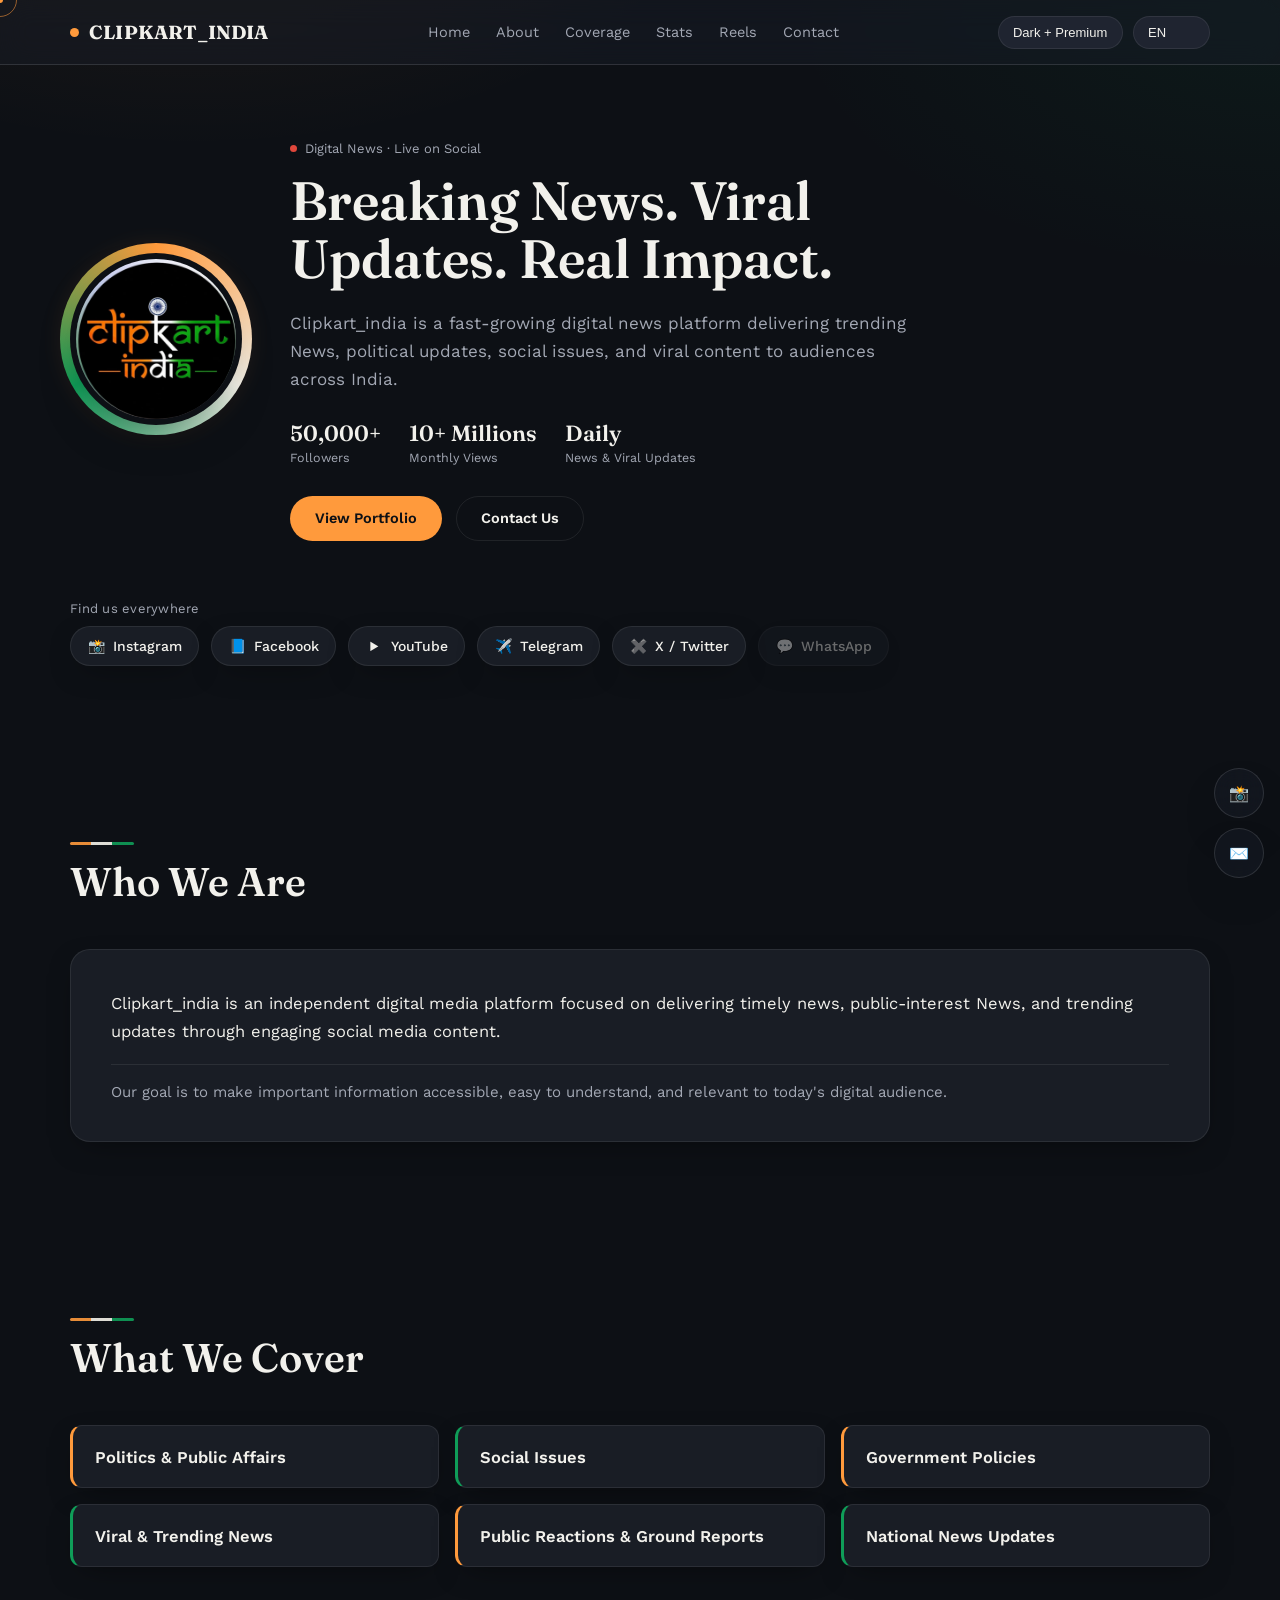
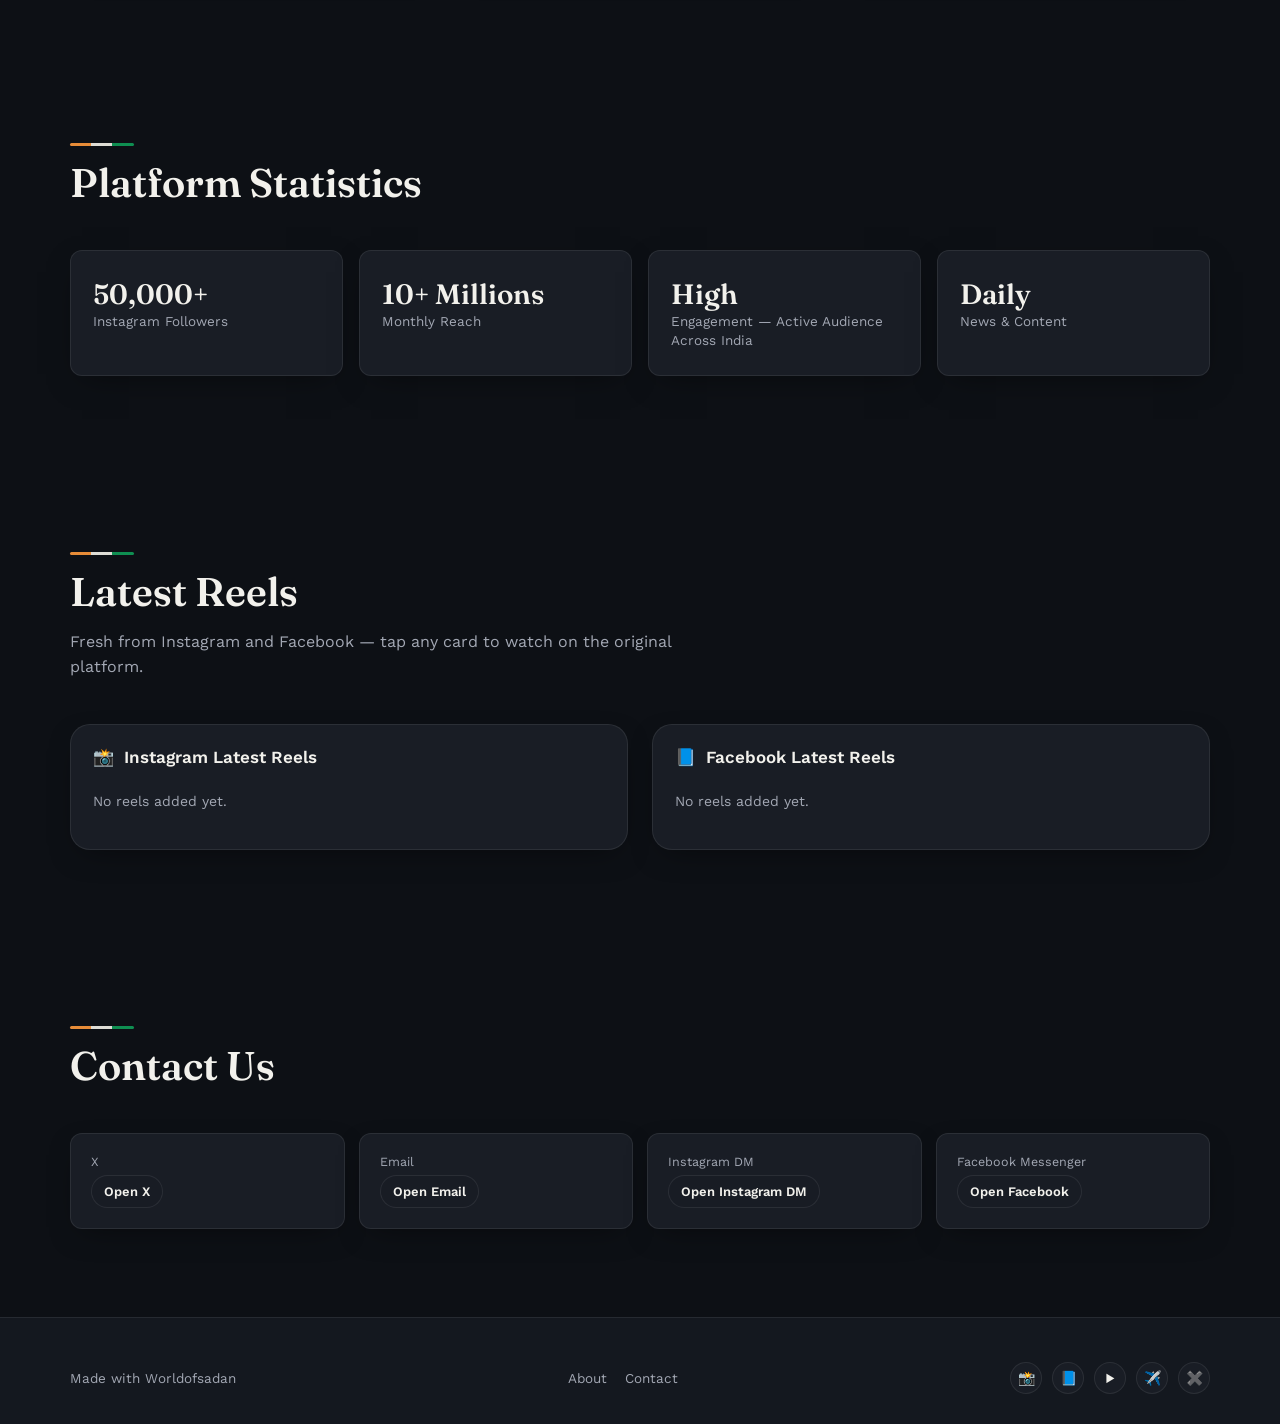
==== index.html @ bcb01ec1 "portfolio" ====
<!doctype html>
<html lang="en" data-theme="dark-premium">
  <head>
    <meta charset="UTF-8" />
    <meta
      name="viewport"
      content="width=device-width, initial-scale=1.0, viewport-fit=cover"
    />
    <title>
      CLIPKART_INDIA — Breaking News. Viral Updates. Real Impact.
    </title>
    <link rel="preconnect" href="https://fonts.googleapis.com" />
    <link
      href="https://fonts.googleapis.com/css2?family=Fraunces:opsz,wght@9..144,300;9..144,500;9..144,600;9..144,700&family=Work+Sans:wght@400;500;600;700&family=Noto+Nastaliq+Urdu:wght@500;600&display=swap"
      rel="stylesheet"
    />

        <link rel="stylesheet" href="style.css" />
  </head>
  <body>
    <!-- ============ CUSTOM CURSOR ============ -->
    <div class="cursor-dot" id="cursorDot"></div>
    <div class="cursor-ring" id="cursorRing"></div>

    <!-- ============================================================ -->
    <!-- PUBLIC SITE -->
    <!-- ============================================================ -->
    <div id="publicRoot">
      <header class="site-nav">
        <div class="wrap nav-row">
          <div class="brand-mini">
            <span class="dot"></span><span>CLIPKART_INDIA</span>
          </div>
          <nav class="nav-links">
            <a href="#home" data-i18n="nav.home">Home</a>
            <a href="#about" data-i18n="nav.about">About</a>
            <a href="#coverage" data-i18n="nav.coverage">Coverage</a>
            <a href="#stats" data-i18n="nav.stats">Stats</a>
            <a href="#reels" data-i18n="nav.reels">Reels</a>
            <a href="#contact" data-i18n="nav.contact">Contact</a>
          </nav>
          <div class="nav-controls">
            <select class="pill-select" id="themeSelect" aria-label="Theme">
              <option value="dark-premium">Dark + Premium</option>
              <option value="dark">Dark</option>
              <option value="light">Light</option>
              <option value="news">News-style</option>
              <option value="glass">Glassmorphism</option>
            </select>
            <select class="pill-select" id="langSelect" aria-label="Language">
              <option value="en">EN</option>
              <option value="hi">हिं</option>
              <option value="hinglish">Hinglish</option>
              <option value="ur">اردو</option>
            </select>
            <button class="hamburger" id="hamburgerBtn" aria-label="Menu">
              <span></span>
            </button>
          </div>
        </div>
        <div class="mobile-menu" id="mobileMenu">
          <a href="#home" data-i18n="nav.home">Home</a>
          <a href="#about" data-i18n="nav.about">About</a>
          <a href="#coverage" data-i18n="nav.coverage">Coverage</a>
          <a href="#stats" data-i18n="nav.stats">Stats</a>
          <a href="#reels" data-i18n="nav.reels">Reels</a>
          <a href="#contact" data-i18n="nav.contact">Contact</a>
        </div>
      </header>

      <!-- HERO -->
      <section class="hero" id="home">
        <div class="wrap hero-grid reveal">
          <div class="dp-col">
            <div class="dp-wrap">
              <div class="dp-glow"></div>
              <div class="dp-ring"></div>
              <div class="dp-inner" id="dpInner">
                <img
                  src="[data-uri]"
                  alt="CLIPKART_INDIA logo"
                  class="brand-logo-img"
                />
              </div>
            </div>
          </div>
          <div class="hero-copy">
            <div class="kicker">
              <span class="live-dot"></span
              ><span data-i18n="hero.kicker"
                >Digital News · Live on Social</span
              >
            </div>
            <h1 data-i18n="hero.headline">
              Breaking Stories. Viral Updates. Real Impact.
            </h1>
            <p class="desc" data-i18n="hero.desc">
              Clipkart_india is a fast-growing digital news platform delivering
              trending stories, political updates, social issues, and viral
              content to audiences across India.
            </p>
            <div class="stat-row">
              <div class="stat">
                <b data-i18n="hero.stat1">50,000+</b
                ><span data-i18n="hero.stat1label">Followers</span>
              </div>
              <div class="stat">
                <b data-i18n="hero.stat2">10+ Millions</b
                ><span data-i18n="hero.stat2label">Monthly Views</span>
              </div>
              <div class="stat">
                <b data-i18n="hero.stat3">Daily</b
                ><span data-i18n="hero.stat3label">News & Viral Updates</span>
              </div>
            </div>
            <div class="cta-row">
              <a
                class="btn btn-primary"
                id="ctaPortfolio"
                href="#reels"
                data-i18n="hero.ctaPortfolio"
                >View Portfolio</a
              >
              <a
                class="btn btn-ghost"
                id="ctaContact"
                href="#contact"
                data-i18n="hero.ctaContact"
                >Contact Us</a
              >
            </div>
          </div>
        </div>
      </section>

      <!-- SOCIAL QUICK LINKS -->
      <section id="socialQuick" style="padding-top: 0">
        <div class="wrap reveal">
          <div class="eyebrow" data-i18n="social.eyebrow">
            Find us everywhere
          </div>
          <div class="social-strip" id="socialStrip"></div>
        </div>
      </section>

      <!-- ABOUT -->
      <section id="about">
        <div class="wrap reveal">
          <div class="section-head">
            <div class="tricolor-rule"></div>
            <h2 data-i18n="about.title">Who We Are</h2>
          </div>
          <div class="about-box">
            <p
              data-i18n="about.desc"
              style="font-size: 16.5px; line-height: 1.7"
            >
              Clipkart_india is an independent digital media platform focused on
              delivering timely news, public-interest stories, and trending
              updates through engaging social media content.
            </p>
            <p class="goal" data-i18n="about.goal">
              Our goal is to make important information accessible, easy to
              understand, and relevant to today's digital audience.
            </p>
          </div>
        </div>
      </section>

      <!-- WHAT WE COVER -->
      <section id="coverage">
        <div class="wrap reveal">
          <div class="section-head">
            <div class="tricolor-rule"></div>
            <h2 data-i18n="coverage.title">What We Cover</h2>
          </div>
          <div class="coverage-grid" id="coverageGrid"></div>
        </div>
      </section>

      <!-- STATS -->
      <section id="stats">
        <div class="wrap reveal">
          <div class="section-head">
            <div class="tricolor-rule"></div>
            <h2 data-i18n="stats.title">Platform Statistics</h2>
          </div>
          <div class="stats-grid" id="statsGrid"></div>
        </div>
      </section>

      <!-- REELS -->
      <section id="reels">
        <div class="wrap reveal">
          <div class="section-head">
            <div class="tricolor-rule"></div>
            <h2 data-i18n="reels.title"></h2>
            <p data-i18n="reels.sub">
              Fresh from Instagram and Facebook — tap any card to watch on the
              original platform.
            </p>
          </div>
          <div class="reels-cols">
            <div class="reel-panel">
              <h3>
                📸
                <span data-i18n="reels.instagram">Instagram Latest Reels</span>
              </h3>
              <div class="reel-track" id="igTrack"></div>
            </div>
            <div class="reel-panel">
              <h3>
                📘 <span data-i18n="reels.facebook">Facebook Latest Reels</span>
              </h3>
              <div class="reel-track" id="fbTrack"></div>
            </div>
          </div>
        </div>
      </section>

      <!-- CONTACT -->
      <section id="contact">
        <div class="wrap reveal">
          <div class="section-head">
            <div class="tricolor-rule"></div>
            <h2 data-i18n="contact.title">Contact Us</h2>
          </div>
          <div class="contact-grid" id="contactGrid"></div>
        </div>
      </section>

      <footer>
        <div class="wrap footer-row">
          <div class="footer-credit">Made with Worldofsadan</div>
          <div class="footer-links" id="footerLinks"></div>
          <div class="footer-socials" id="footerSocials"></div>
        </div>
      </footer>

      <div class="floating-dock" id="floatingDock"></div>

    </div>
    <!-- /publicRoot -->

    <!-- ============================================================ -->
    <!-- ADMIN PANEL -->
    <!-- ============================================================ -->
    <div id="adminRoot">
      <!-- LOGIN VIEW -->
      <div id="adminLoginView">
        <div class="admin-topbar">
          <div class="brand-mini">
            <span class="dot"></span><span>CLIPKART_INDIA — Admin</span>
          </div>
          <a href="#/" class="small-btn" id="backToSiteFromLogin"
            >← Back to site</a
          >
        </div>
        <div class="admin-login-box">
          <h3 style="margin-bottom: 6px">Admin sign in</h3>
          <p
            style="
              font-size: 13px;
              color: var(--text-muted);
              margin-bottom: 20px;
            "
          >
            Restricted area. Authorized personnel only.
          </p>
          <div
            id="loginError"
            style="
              display: none;
              color: #e0473b;
              font-size: 13px;
              margin-bottom: 10px;
            "
          ></div>
          <div class="field">
            <label>Email</label
            ><input
              type="email"
              id="loginEmail"
              placeholder="admin@clipkartindia.com"
            />
          </div>
          <div class="field">
            <label>Password</label
            ><input type="password" id="loginPassword" placeholder="••••••••" />
          </div>
          <button
            class="btn btn-primary"
            style="width: 100%; justify-content: center; margin-top: 8px"
            id="loginSubmit"
          >
            Sign In
          </button>
          <button
            class="small-btn"
            style="width: 100%; margin-top: 10px; justify-content: center"
            id="showForgot"
          >
            Forgot password?
          </button>
          <div
            id="forgotBox"
            style="
              display: none;
              margin-top: 14px;
              padding-top: 14px;
              border-top: 1px solid var(--border);
            "
          >
            <div class="field">
              <label>Recovery code</label
              ><input
                type="text"
                id="recoveryCodeInput"
                placeholder="Set during first setup"
              />
            </div>
            <div class="field">
              <label>New password</label
              ><input
                type="password"
                id="newPasswordInput"
                placeholder="New password"
              />
            </div>
            <button
              class="small-btn"
              style="width: 100%; justify-content: center"
              id="resetSubmit"
            >
              Reset password
            </button>
          </div>
          <p class="notice" style="margin-top: 16px">
            Heads up: this is a lightweight, front-end admin gate suitable for a
            small single-admin site. It is not equivalent to a full server-side
            auth system — treat the recovery code like a second password.
          </p>
        </div>
      </div>

      <!-- DASHBOARD VIEW -->
      <div id="adminDashboardView" style="display: none">
        <div class="admin-topbar">
          <div class="brand-mini">
            <span class="dot"></span><span>CLIPKART_INDIA — Admin</span>
          </div>
          <div style="display: flex; gap: 10px">
            <a href="#/" target="_self" class="small-btn" id="previewBtn"
              >👁 Preview Website</a
            >
            <button class="small-btn danger" id="logoutBtn">Log out</button>
          </div>
        </div>
        <div class="admin-shell">
          <div class="tabs" id="adminTabs"></div>

          <div class="tab-pane active" data-pane="hero">
            <div class="admin-card">
              <h3>Hero content</h3>
              <div class="field">
                <label>Headline</label><input id="f_heroHeadline" />
              </div>
              <div class="field">
                <label>Description</label><textarea id="f_heroDesc"></textarea>
              </div>
              <div class="admin-grid">
                <div class="field">
                  <label>Stat 1 value</label><input id="f_stat1" />
                </div>
                <div class="field">
                  <label>Stat 1 label</label><input id="f_stat1l" />
                </div>
                <div class="field">
                  <label>Stat 2 value</label><input id="f_stat2" />
                </div>
                <div class="field">
                  <label>Stat 2 label</label><input id="f_stat2l" />
                </div>
                <div class="field">
                  <label>Stat 3 value</label><input id="f_stat3" />
                </div>
                <div class="field">
                  <label>Stat 3 label</label><input id="f_stat3l" />
                </div>
              </div>
              <div class="admin-grid">
                <div class="field">
                  <label>"View Portfolio" CTA label</label
                  ><input id="f_ctaPortfolioLabel" />
                </div>
                <div class="field">
                  <label>"View Portfolio" destination (URL or #section)</label
                  ><input id="f_ctaPortfolioUrl" />
                </div>
              </div>
              <button class="btn btn-primary" id="saveHero">
                Save changes
              </button>
            </div>
          </div>

          <div class="tab-pane" data-pane="about">
            <div class="admin-card">
              <h3>About Us</h3>
              <div class="field">
                <label>Title</label><input id="f_aboutTitle" />
              </div>
              <div class="field">
                <label>Description</label><textarea id="f_aboutDesc"></textarea>
              </div>
              <div class="field">
                <label>Goal</label><textarea id="f_aboutGoal"></textarea>
              </div>
              <button class="btn btn-primary" id="saveAbout">
                Save changes
              </button>
            </div>
          </div>

          <div class="tab-pane" data-pane="coverage">
            <div class="admin-card">
              <h3>What We Cover</h3>
              <div id="coverageAdminList"></div>
              <div class="admin-grid" style="margin-top: 10px">
                <input
                  class="field"
                  style="
                    padding: 10px 12px;
                    background: var(--surface-2);
                    border: 1px solid var(--border);
                    border-radius: 8px;
                  "
                  id="newCoverageInput"
                  placeholder="New category name"
                />
                <button class="small-btn" id="addCoverageBtn">
                  + Add category
                </button>
              </div>
            </div>
          </div>

          <div class="tab-pane" data-pane="stats">
            <div class="admin-card">
              <h3>Platform Statistics</h3>
              <div id="statsAdminList"></div>
              <button
                class="btn btn-primary"
                id="saveStats"
                style="margin-top: 12px"
              >
                Save changes
              </button>
            </div>
          </div>

          <div class="tab-pane" data-pane="social">
            <div class="admin-card">
              <h3>Social platforms</h3>
              <div id="socialAdminList"></div>
              <div class="admin-grid" style="margin-top: 14px">
                <input
                  id="newSocialName"
                  placeholder="Platform name"
                  style="
                    padding: 10px 12px;
                    background: var(--surface-2);
                    border: 1px solid var(--border);
                    border-radius: 8px;
                  "
                />
                <input
                  id="newSocialUrl"
                  placeholder="URL"
                  style="
                    padding: 10px 12px;
                    background: var(--surface-2);
                    border: 1px solid var(--border);
                    border-radius: 8px;
                  "
                />
              </div>
              <button
                class="small-btn"
                id="addSocialBtn"
                style="margin-top: 10px"
              >
                + Add platform
              </button>
            </div>
          </div>

          <div class="tab-pane" data-pane="contact">
            <div class="admin-card">
              <h3>Contact details</h3>
              <div class="admin-grid">
                <div class="field">
                  <label>WhatsApp (number or link)</label
                  ><input id="f_contactWhatsapp" />
                </div>
                <div class="field">
                  <label>Email</label><input id="f_contactEmail" />
                </div>
                <div class="field">
                  <label>Instagram DM link</label><input id="f_contactIgDm" />
                </div>
                <div class="field">
                  <label>Facebook Messenger link</label
                  ><input id="f_contactMessenger" />
                </div>
              </div>
              <button class="btn btn-primary" id="saveContact">
                Save changes
              </button>
            </div>
          </div>

          <div class="tab-pane" data-pane="reels">
            <div class="admin-card">
              <h3>Add a new reel</h3>
              <div class="admin-grid">
                <div class="field">
                  <label>Platform</label>
                  <select id="f_reelPlatform">
                    <option value="instagram">Instagram</option>
                    <option value="facebook">Facebook</option>
                  </select>
                </div>
                <div class="field">
                  <label>Reel URL</label
                  ><input
                    id="f_reelUrl"
                    placeholder="https://www.instagram.com/reel/..."
                  />
                </div>
                <div class="field">
                  <label
                    >Thumbnail URL (optional — paste a direct image link)</label
                  ><input id="f_reelThumb" placeholder="https://..." />
                </div>
                <div class="field">
                  <label>Date</label><input type="date" id="f_reelDate" />
                </div>
              </div>
              <button class="btn btn-primary" id="addReelBtn">Save reel</button>
              <p class="notice" style="margin-top: 12px">
                Instagram/Facebook don't allow a static site to auto-pull reels
                without a server-side app review. Paste the reel link and
                thumbnail here each time you post — it appears instantly on the
                live site, newest first, capped at 5 per platform.
              </p>
            </div>
            <div class="admin-card">
              <h3>Instagram reels</h3>
              <div id="igAdminList"></div>
            </div>
            <div class="admin-card">
              <h3>Facebook reels</h3>
              <div id="fbAdminList"></div>
            </div>
          </div>

          <div class="tab-pane" data-pane="theme">
            <div class="admin-card">
              <h3>Default theme</h3>
              <div class="field">
                <select id="f_defaultTheme">
                  <option value="dark-premium">Dark + Premium</option>
                  <option value="dark">Dark</option>
                  <option value="light">Light</option>
                  <option value="news">News-style</option>
                  <option value="glass">Modern Glassmorphism</option>
                </select>
              </div>
              <button class="btn btn-primary" id="saveTheme">
                Save default
              </button>
            </div>
          </div>

          <div class="tab-pane" data-pane="security">
            <div class="admin-card">
              <h3>Change password</h3>
              <div class="field">
                <label>Current password</label
                ><input type="password" id="f_curPass" />
              </div>
              <div class="field">
                <label>New password</label
                ><input type="password" id="f_newPass" />
              </div>
              <button class="btn btn-primary" id="changePassBtn">
                Update password
              </button>
            </div>
            <div class="admin-card">
              <h3>Recovery code</h3>
              <div class="field">
                <label
                  >Set / update recovery code (used for "Forgot
                  password")</label
                ><input id="f_recoveryCode" />
              </div>
              <button class="small-btn" id="saveRecoveryBtn">
                Save recovery code
              </button>
            </div>
          </div>
        </div>
      </div>
    </div>
    <script src="script.js"></script>
  </body>
</html>
---- style.css ----
*,*::before,*::after{box-sizing:border-box;margin:0;padding:0;}
html{scroll-behavior:smooth;}
img{max-width:100%;display:block;}
a{color:inherit;text-decoration:none;}
button,input{font:inherit;color:inherit;}
ul{list-style:none;}

/* ============ THEME TOKENS ============ */
:root{
  --font-display:'Fraunces', serif;
  --font-body:'Work Sans', sans-serif;
  --font-ur:'Noto Nastaliq Urdu', serif;
  --radius-sm:6px;
  --radius-md:12px;
  --radius-lg:20px;
  --nav-h:64px;
}

/* DARK + PREMIUM (default) */
[data-theme="dark-premium"]{
  --bg:#0d1015;
  --bg-alt:#14181f;
  --surface:#191d25;
  --surface-2:#1f2430;
  --border:rgba(255,255,255,0.08);
  --text:#f2f1ec;
  --text-muted:#a3a8b4;
  --saffron:#ff9a3c;
  --green:#0f9d58;
  --accent:#ff9a3c;
  --accent-ink:#0d1015;
  --shadow:0 20px 50px -20px rgba(0,0,0,0.6);
  --card-shadow:0 10px 30px -12px rgba(0,0,0,0.5);
  --glass-bg:rgba(25,29,37,0.55);
  --glass-border:rgba(255,255,255,0.12);
  --cursor-ring:rgba(255,154,60,0.55);
}
/* DARK (simple) */
[data-theme="dark"]{
  --bg:#000000;
  --bg-alt:#0a0a0a;
  --surface:#121212;
  --surface-2:#181818;
  --border:rgba(255,255,255,0.09);
  --text:#eaeaea;
  --text-muted:#8f8f8f;
  --saffron:#ff9933;
  --green:#138808;
  --accent:#ff9933;
  --accent-ink:#000000;
  --shadow:0 20px 50px -18px rgba(0,0,0,0.7);
  --card-shadow:0 8px 24px -10px rgba(0,0,0,0.6);
  --glass-bg:rgba(18,18,18,0.55);
  --glass-border:rgba(255,255,255,0.1);
  --cursor-ring:rgba(255,153,51,0.5);
}
/* LIGHT */
[data-theme="light"]{
  --bg:#f7f6f2;
  --bg-alt:#ffffff;
  --surface:#ffffff;
  --surface-2:#f0efe9;
  --border:rgba(20,20,20,0.1);
  --text:#15181d;
  --text-muted:#5c6068;
  --saffron:#e07b1a;
  --green:#0d7a3f;
  --accent:#c9601a;
  --accent-ink:#ffffff;
  --shadow:0 20px 45px -22px rgba(20,20,20,0.25);
  --card-shadow:0 10px 26px -14px rgba(20,20,20,0.18);
  --glass-bg:rgba(255,255,255,0.6);
  --glass-border:rgba(20,20,20,0.08);
  --cursor-ring:rgba(201,96,26,0.35);
}
/* NEWS-STYLE (broadsheet) */
[data-theme="news"]{
  --bg:#f4f2ec;
  --bg-alt:#eae7dd;
  --surface:#fbfaf6;
  --surface-2:#efece3;
  --border:#1a1a1a;
  --text:#1a1a1a;
  --text-muted:#54503f;
  --saffron:#b5511a;
  --green:#1f5c34;
  --accent:#b5511a;
  --accent-ink:#fbfaf6;
  --shadow:none;
  --card-shadow:none;
  --glass-bg:rgba(251,250,246,0.75);
  --glass-border:#1a1a1a;
  --cursor-ring:rgba(181,81,26,0.4);
}
/* MODERN GLASSMORPHISM */
[data-theme="glass"]{
  --bg:#0b1220;
  --bg-alt:#101a2e;
  --surface:rgba(255,255,255,0.06);
  --surface-2:rgba(255,255,255,0.1);
  --border:rgba(255,255,255,0.18);
  --text:#f5f7fb;
  --text-muted:#a9b3c7;
  --saffron:#ffb15e;
  --green:#39d98a;
  --accent:#ffb15e;
  --accent-ink:#0b1220;
  --shadow:0 25px 60px -25px rgba(0,0,0,0.7);
  --card-shadow:0 15px 40px -20px rgba(0,0,0,0.6);
  --glass-bg:rgba(255,255,255,0.08);
  --glass-border:rgba(255,255,255,0.22);
  --cursor-ring:rgba(255,177,94,0.55);
}

body{
  background:var(--bg);
  color:var(--text);
  font-family:var(--font-body);
  transition:background .35s ease,color .35s ease;
  overflow-x:hidden;
  min-height:100vh;
}
[data-theme="glass"] body{
  background:
    radial-gradient(1200px 600px at 10% -10%, rgba(255,153,51,0.14), transparent 60%),
    radial-gradient(1000px 500px at 100% 10%, rgba(19,136,8,0.14), transparent 55%),
    var(--bg);
}
[data-theme="dark-premium"] body{
  background:
    radial-gradient(900px 500px at 15% -5%, rgba(255,154,60,0.08), transparent 60%),
    radial-gradient(900px 500px at 100% 0%, rgba(15,157,88,0.07), transparent 55%),
    var(--bg);
}
[dir="rtl"] body{font-family:var(--font-ur);}
h1,h2,h3,.font-display{font-family:var(--font-display);}
[dir="rtl"] h1,[dir="rtl"] h2,[dir="rtl"] h3{font-family:var(--font-ur);}

.tricolor-rule{
  height:3px;width:64px;border-radius:3px;
  background:linear-gradient(90deg,var(--saffron) 0 33%, #f5f3ea 33% 66%, var(--green) 66% 100%);
  opacity:.9;
}
[data-theme="news"] .tricolor-rule,[data-theme="light"] .tricolor-rule{background:linear-gradient(90deg,var(--saffron) 0 33%, #ffffff 33% 66%, var(--green) 66% 100%);box-shadow:0 0 0 1px rgba(0,0,0,0.06);}

.wrap{max-width:1180px;margin:0 auto;padding:0 20px;}
section{padding:88px 0;}
@media (max-width:720px){section{padding:60px 0;}}

.eyebrow{font-size:13px;letter-spacing:.02em;color:var(--text-muted);margin-bottom:10px;}
.section-head{max-width:640px;margin-bottom:44px;}
.section-head h2{font-size:clamp(28px,4vw,40px);font-weight:600;line-height:1.15;margin:14px 0 14px;}
.section-head p{color:var(--text-muted);font-size:16px;line-height:1.6;}

/* ============ NAV ============ */
header.site-nav{
  position:sticky;top:0;z-index:60;
  backdrop-filter:blur(14px) saturate(140%);
  background:var(--glass-bg);
  border-bottom:1px solid var(--glass-border);
}
.nav-row{height:var(--nav-h);display:flex;align-items:center;justify-content:space-between;gap:16px;}
.brand-mini{display:flex;align-items:center;gap:10px;font-weight:700;font-family:var(--font-display);font-size:19px;letter-spacing:.01em;}
.brand-mini .dot{width:9px;height:9px;border-radius:50%;background:var(--accent);}
.nav-links{display:flex;gap:26px;font-size:14.5px;}
.nav-links a{color:var(--text-muted);transition:color .2s;}
.nav-links a:hover{color:var(--text);}
.nav-controls{display:flex;align-items:center;gap:10px;}
.pill-select{
  appearance:none;background:var(--surface-2);border:1px solid var(--border);
  color:var(--text);border-radius:999px;padding:8px 14px;font-size:13px;cursor:pointer;
}
.hamburger{display:none;background:none;border:1px solid var(--border);border-radius:10px;width:40px;height:40px;align-items:center;justify-content:center;cursor:pointer;}
.hamburger span,.hamburger span::before,.hamburger span::after{content:'';display:block;width:18px;height:2px;background:var(--text);position:relative;transition:.2s;}
.hamburger span::before{position:absolute;top:-6px;}
.hamburger span::after{position:absolute;top:6px;}
.mobile-menu{display:none;flex-direction:column;gap:2px;padding:10px 20px 18px;border-top:1px solid var(--glass-border);}
.mobile-menu a{padding:12px 4px;font-size:15px;border-bottom:1px solid var(--border);color:var(--text);}
@media (max-width:860px){
  .nav-links{display:none;}
  .hamburger{display:flex;}
}
body.menu-open .mobile-menu{display:flex;}

/* ============ HERO ============ */
.hero{position:relative;padding:72px 0 60px;}
.hero-grid{display:grid;grid-template-columns:auto 1fr;gap:48px;align-items:center;}
@media (max-width:860px){.hero-grid{grid-template-columns:1fr;text-align:center;}
  .hero-grid .dp-col{order:-1;margin:0 auto;}
}
.dp-wrap{width:172px;height:172px;position:relative;flex-shrink:0;}
.dp-ring{
  position:absolute;inset:-10px;border-radius:50%;
  background:conic-gradient(from 0deg, var(--saffron), #f5f3ea, var(--green), var(--saffron));
  animation:spin 9s linear infinite;
  filter:blur(0.3px);
}
@keyframes spin{to{transform:rotate(360deg);}}
.dp-inner{
  position:absolute;inset:6px;border-radius:50%;overflow:hidden;
  background:var(--surface);display:flex;align-items:center;justify-content:center;
  box-shadow:0 0 0 6px var(--bg), var(--shadow);
}
.dp-inner video,.dp-inner img{width:100%;height:100%;object-fit:cover;}
.brand-logo-img{border-radius:50%;object-fit:cover!important;object-position:center;transform:scale(1.015);}
.dp-glow{position:absolute;inset:-24px;border-radius:50%;background:radial-gradient(circle, var(--cursor-ring), transparent 70%);opacity:.6;filter:blur(6px);animation:pulse 3.4s ease-in-out infinite;}
@keyframes pulse{0%,100%{opacity:.35;transform:scale(1);}50%{opacity:.65;transform:scale(1.06);}}

.hero-copy .kicker{display:inline-flex;align-items:center;gap:8px;font-size:13px;color:var(--text-muted);margin-bottom:16px;}
.hero-copy .kicker .live-dot{width:7px;height:7px;border-radius:50%;background:#e0473b;box-shadow:0 0 0 0 rgba(224,71,59,.6);animation:blip 1.8s infinite;}
@keyframes blip{0%{box-shadow:0 0 0 0 rgba(224,71,59,.5);}70%{box-shadow:0 0 0 8px rgba(224,71,59,0);}100%{box-shadow:0 0 0 0 rgba(224,71,59,0);}}
.hero-copy h1{font-size:clamp(32px,5.4vw,54px);line-height:1.08;font-weight:600;max-width:16ch;}
[dir="rtl"] .hero-copy h1{max-width:none;}
.hero-copy .desc{margin:20px 0 26px;color:var(--text-muted);font-size:17px;line-height:1.65;max-width:56ch;}
@media (max-width:860px){.hero-copy .desc{margin-left:auto;margin-right:auto;}}

.stat-row{display:flex;gap:28px;flex-wrap:wrap;margin-bottom:30px;}
@media (max-width:860px){.stat-row{justify-content:center;}}
.stat-row .stat b{display:block;font-family:var(--font-display);font-size:22px;font-weight:600;}
.stat-row .stat span{font-size:12.5px;color:var(--text-muted);}

.cta-row{display:flex;gap:14px;flex-wrap:wrap;}
@media (max-width:860px){.cta-row{justify-content:center;}}
.btn{
  display:inline-flex;align-items:center;gap:8px;padding:13px 24px;border-radius:999px;
  font-size:14.5px;font-weight:600;cursor:pointer;border:1px solid transparent;transition:transform .15s ease, opacity .15s ease;
}
.btn:active{transform:scale(.97);}
.btn-primary{background:var(--accent);color:var(--accent-ink);}
.btn-primary:hover{opacity:.9;}
.btn-ghost{background:transparent;border-color:var(--border);color:var(--text);}
.btn-ghost:hover{background:var(--surface-2);}

/* ============ SOCIAL QUICK LINKS ============ */
.social-strip{display:flex;flex-wrap:wrap;gap:12px;}
.social-chip{
  display:flex;align-items:center;gap:8px;padding:10px 16px;border-radius:999px;
  background:var(--surface);border:1px solid var(--border);font-size:14px;font-weight:500;
  box-shadow:var(--card-shadow);transition:transform .15s ease,border-color .15s ease;
}
.social-chip:hover{transform:translateY(-2px);border-color:var(--accent);}
.social-chip .ic{width:18px;height:18px;display:flex;align-items:center;justify-content:center;}
.social-chip.disabled{opacity:.4;pointer-events:none;}

/* ============ CARDS: ABOUT / COVERAGE ============ */
.about-box{
  background:var(--surface);border:1px solid var(--border);border-radius:var(--radius-lg);
  padding:40px;box-shadow:var(--card-shadow);
}
[data-theme="news"] .about-box{border-radius:2px;box-shadow:none;}
.about-box .goal{margin-top:18px;padding-top:18px;border-top:1px solid var(--border);font-size:15px;color:var(--text-muted);}

.coverage-grid{display:grid;grid-template-columns:repeat(3,1fr);gap:16px;}
@media (max-width:900px){.coverage-grid{grid-template-columns:repeat(2,1fr);}}
@media (max-width:560px){.coverage-grid{grid-template-columns:1fr;}}
.cov-card{
  position:relative;background:var(--surface);border:1px solid var(--border);border-radius:var(--radius-md);
  padding:22px 20px 20px 22px;box-shadow:var(--card-shadow);transition:border-color .2s ease, transform .2s ease;
  border-left:3px solid var(--saffron);
}
.cov-card:nth-child(2n){border-left-color:var(--green);}
.cov-card:hover{transform:translateY(-3px);border-color:var(--accent);}
[data-theme="news"] .cov-card{border-radius:2px;box-shadow:none;}
.cov-card h3{font-size:16.5px;font-weight:600;font-family:var(--font-body);}

/* ============ STATS ============ */
.stats-grid{display:grid;grid-template-columns:repeat(4,1fr);gap:16px;}
@media (max-width:900px){.stats-grid{grid-template-columns:repeat(2,1fr);}}
.stat-card{
  background:var(--surface);border:1px solid var(--border);border-radius:var(--radius-md);
  padding:26px 22px;box-shadow:var(--card-shadow);
}
[data-theme="news"] .stat-card{border-radius:2px;box-shadow:none;}
.stat-card b{font-family:var(--font-display);font-size:28px;font-weight:600;display:block;}
.stat-card span{color:var(--text-muted);font-size:13.5px;}

/* ============ REELS ============ */
.reels-cols{display:grid;grid-template-columns:1fr 1fr;gap:24px;}
@media (max-width:860px){.reels-cols{grid-template-columns:1fr;}}
.reel-panel{background:var(--surface);border:1px solid var(--border);border-radius:var(--radius-lg);padding:22px;box-shadow:var(--card-shadow);}
[data-theme="news"] .reel-panel{border-radius:2px;box-shadow:none;}
.reel-panel h3{display:flex;align-items:center;gap:10px;font-size:17px;margin-bottom:16px;font-family:var(--font-body);font-weight:600;}
.reel-track{display:flex;gap:12px;overflow-x:auto;padding-bottom:8px;scroll-snap-type:x proximity;}
.reel-track::-webkit-scrollbar{height:6px;}
.reel-track::-webkit-scrollbar-thumb{background:var(--border);border-radius:3px;}
.reel-card{
  flex:0 0 128px;scroll-snap-align:start;border-radius:var(--radius-sm);overflow:hidden;
  background:var(--surface-2);border:1px solid var(--border);cursor:pointer;transition:transform .15s ease;
}
.reel-card:hover{transform:translateY(-3px);}
.reel-thumb{width:128px;height:170px;object-fit:cover;background:var(--surface-2);}
.reel-meta{padding:8px 9px;display:flex;align-items:center;justify-content:space-between;font-size:11px;color:var(--text-muted);}

/* ============ CONTACT ============ */
.contact-grid{display:grid;grid-template-columns:repeat(auto-fit,minmax(200px,1fr));gap:14px;}
.contact-card{
  background:var(--surface);border:1px solid var(--border);border-radius:var(--radius-md);
  padding:20px;text-align:left;box-shadow:var(--card-shadow);transition:transform .15s ease,border-color .2s;
}
[data-theme="news"] .contact-card{border-radius:2px;box-shadow:none;}
.contact-card:hover{transform:translateY(-3px);border-color:var(--accent);}
.contact-card .lbl{font-size:12.5px;color:var(--text-muted);margin-bottom:6px;}
.contact-card .val{font-weight:600;font-size:15px;word-break:break-word;}
.contact-card.placeholder{opacity:.5;}
.contact-action .val{display:inline-flex;align-items:center;justify-content:center;padding:8px 12px;border:1px solid var(--border);border-radius:999px;background:var(--glass-bg);font-size:13px;}
.contact-action:hover .val{border-color:var(--accent);}

/* ============ FLOATING BUTTONS ============ */
.floating-dock{
  position:fixed;right:16px;bottom:22px;z-index:70;display:flex;flex-direction:column;gap:10px;
}
.fab{
  width:50px;height:50px;border-radius:50%;display:flex;align-items:center;justify-content:center;
  background:var(--glass-bg);backdrop-filter:blur(12px) saturate(150%);border:1px solid var(--glass-border);
  box-shadow:var(--shadow);cursor:pointer;transition:transform .18s ease;
}
.fab:hover{transform:scale(1.08);}
@media (max-width:600px){.floating-dock{right:12px;bottom:16px;}.fab{width:46px;height:46px;}}


/* ============ FIXED CAMERA BUTTON ============ */
.camera-launcher{
  position:fixed;left:50%;bottom:max(18px,env(safe-area-inset-bottom));transform:translateX(-50%);
  z-index:95;width:58px;height:58px;border-radius:50%;border:1px solid var(--glass-border);
  background:var(--glass-bg);backdrop-filter:blur(16px) saturate(160%);-webkit-backdrop-filter:blur(16px) saturate(160%);
  box-shadow:var(--shadow);display:flex;align-items:center;justify-content:center;cursor:pointer;
  transition:transform .18s ease, box-shadow .2s ease, background .2s ease;
}
.camera-launcher:hover{transform:translateX(-50%) scale(1.07);}
.camera-launcher:active{transform:translateX(-50%) scale(.96);}
.camera-launcher svg{width:25px;height:25px;fill:none;stroke:var(--text);stroke-width:1.9;stroke-linecap:round;stroke-linejoin:round;}
.camera-modal{position:fixed;inset:0;z-index:120;display:none;align-items:center;justify-content:center;padding:20px;background:rgba(0,0,0,.82);backdrop-filter:blur(12px);}
.camera-modal.open{display:flex;}
.camera-shell{width:min(92vw,520px);background:var(--surface);border:1px solid var(--border);border-radius:24px;overflow:hidden;box-shadow:var(--shadow);}
.camera-head{display:flex;align-items:center;justify-content:space-between;padding:14px 16px;border-bottom:1px solid var(--border);}
.camera-title{font-size:14px;font-weight:600;}
.camera-close{width:38px;height:38px;border-radius:50%;border:1px solid var(--border);background:var(--surface-2);cursor:pointer;font-size:20px;line-height:1;}
.camera-view{position:relative;background:#000;aspect-ratio:3/4;display:flex;align-items:center;justify-content:center;overflow:hidden;}
.camera-view video,.camera-view canvas{width:100%;height:100%;object-fit:cover;display:block;}
.camera-msg{position:absolute;inset:auto 18px 18px;background:rgba(0,0,0,.55);color:#fff;padding:10px 12px;border-radius:12px;font-size:13px;line-height:1.45;text-align:center;}
.camera-actions{display:flex;gap:10px;padding:14px;justify-content:center;}
.camera-action{min-width:120px;padding:11px 16px;border-radius:999px;border:1px solid var(--border);background:var(--surface-2);cursor:pointer;font-weight:600;}
.camera-action.primary{background:var(--accent);color:var(--accent-ink);border-color:transparent;}
@media (max-width:600px){.camera-launcher{width:54px;height:54px;bottom:max(14px,env(safe-area-inset-bottom));}.camera-shell{width:96vw;border-radius:20px;}}

/* ============ FOOTER ============ */
footer{border-top:1px solid var(--border);padding:44px 0 30px;background:var(--bg-alt);}
.footer-row{display:flex;justify-content:space-between;align-items:center;flex-wrap:wrap;gap:16px;}
.footer-links{display:flex;gap:18px;flex-wrap:wrap;font-size:13.5px;color:var(--text-muted);}
.footer-credit{font-size:13.5px;color:var(--text-muted);}
.footer-socials{display:flex;gap:10px;}
.footer-socials .ic{width:32px;height:32px;border-radius:50%;background:var(--surface);border:1px solid var(--border);display:flex;align-items:center;justify-content:center;font-size:14px;}

/* ============ REVEAL ANIMATION ============ */
.reveal{opacity:0;transform:translateY(16px);transition:opacity .6s ease, transform .6s ease;}
.reveal.in{opacity:1;transform:translateY(0);}

/* ============ CUSTOM CURSOR (desktop only) ============ */
.cursor-dot,.cursor-ring{position:fixed;top:0;left:0;pointer-events:none;z-index:9999;border-radius:50%;transform:translate(-50%,-50%);}
.cursor-dot{width:6px;height:6px;background:var(--accent);}
.cursor-ring{width:34px;height:34px;border:1px solid var(--cursor-ring);transition:width .18s,height .18s,border-color .2s,opacity .2s;}
body.cursor-active,body.cursor-active *{cursor:none !important;}
@media (hover:none),(pointer:coarse){.cursor-dot,.cursor-ring{display:none !important;}body{cursor:auto !important;}}

/* ============ ADMIN ============ */
#adminRoot{display:none;min-height:100vh;background:var(--bg);}
#adminRoot.active{display:block;}
#publicRoot.hidden{display:none;}
.admin-shell{max-width:1080px;margin:0 auto;padding:32px 20px 80px;}
.admin-topbar{display:flex;align-items:center;justify-content:space-between;padding:16px 20px;border-bottom:1px solid var(--border);position:sticky;top:0;background:var(--glass-bg);backdrop-filter:blur(12px);z-index:20;}
.admin-card{background:var(--surface);border:1px solid var(--border);border-radius:var(--radius-md);padding:24px;margin-bottom:20px;box-shadow:var(--card-shadow);}
.admin-card h3{font-size:16px;margin-bottom:16px;font-family:var(--font-body);font-weight:600;}
.admin-grid{display:grid;grid-template-columns:1fr 1fr;gap:12px;}
@media (max-width:640px){.admin-grid{grid-template-columns:1fr;}}
.field{display:flex;flex-direction:column;gap:6px;margin-bottom:12px;}
.field label{font-size:12.5px;color:var(--text-muted);}
.field input,.field textarea,.field select{
  background:var(--surface-2);border:1px solid var(--border);border-radius:8px;padding:10px 12px;color:var(--text);width:100%;
}
.field textarea{min-height:70px;resize:vertical;}
.row-item{display:flex;align-items:center;gap:10px;padding:10px 0;border-bottom:1px solid var(--border);}
.row-item:last-child{border-bottom:none;}
.tag-toggle{width:38px;height:22px;border-radius:999px;background:var(--surface-2);border:1px solid var(--border);position:relative;cursor:pointer;flex-shrink:0;}
.tag-toggle .knob{position:absolute;top:2px;left:2px;width:16px;height:16px;border-radius:50%;background:var(--text-muted);transition:.2s;}
.tag-toggle.on{background:var(--green);}
.tag-toggle.on .knob{left:18px;background:#fff;}
.admin-login-box{max-width:380px;margin:120px auto;padding:32px;background:var(--surface);border:1px solid var(--border);border-radius:var(--radius-lg);box-shadow:var(--shadow);}
.tabs{display:flex;gap:8px;flex-wrap:wrap;margin-bottom:24px;}
.tab-btn{padding:8px 16px;border-radius:999px;border:1px solid var(--border);background:var(--surface-2);font-size:13px;cursor:pointer;}
.tab-btn.active{background:var(--accent);color:var(--accent-ink);border-color:var(--accent);}
.tab-pane{display:none;}
.tab-pane.active{display:block;}
.small-btn{padding:8px 14px;border-radius:8px;border:1px solid var(--border);background:var(--surface-2);font-size:13px;cursor:pointer;}
.small-btn.danger{border-color:#c0392b;color:#e0473b;}
.notice{font-size:12.5px;color:var(--text-muted);padding:10px 12px;background:var(--surface-2);border-radius:8px;border:1px solid var(--border);margin-bottom:16px;}

/* ============ MOBILE WIDTH SAFETY ============ */
@media (max-width:600px){
  .wrap{padding-left:16px;padding-right:16px;}
  .nav-row{gap:8px;}
  .brand-mini{min-width:0;flex:1;font-size:14px;gap:7px;white-space:nowrap;}
  .brand-mini span:last-child{overflow:hidden;text-overflow:ellipsis;}
  .nav-controls{gap:5px;flex-shrink:0;}
  .pill-select{padding:7px 7px;font-size:11px;max-width:92px;}
  #langSelect{width:48px;}
  .hamburger{width:38px;height:38px;}
  .hero{padding-top:52px;}
  .hero-copy h1{max-width:none;font-size:clamp(30px,9vw,42px);overflow-wrap:anywhere;}
  .hero-copy .desc{font-size:15px;overflow-wrap:anywhere;}
  .stat-row{gap:18px;}
  .cta-row .btn{width:100%;justify-content:center;}
  .about-box{padding:24px 20px;}
  .section-head p{overflow-wrap:anywhere;}
  .reel-panel{padding:16px;min-width:0;}
  .footer-row{align-items:flex-start;}
  .footer-credit{max-width:100%;overflow-wrap:anywhere;}
  .admin-topbar{gap:10px;padding:12px 16px;}
  .admin-topbar > div:last-child{flex-shrink:0;gap:6px !important;}
  .admin-topbar .small-btn{padding:7px 9px;font-size:11px;}
  .admin-shell{padding-left:16px;padding-right:16px;}
  .admin-card{padding:18px 16px;}
  .row-item{min-width:0;align-items:flex-start;flex-wrap:wrap;}
  .row-item input{min-width:0;flex:1 1 180px !important;}
  .row-item > span{min-width:0;max-width:100%;overflow-wrap:anywhere;}
  .tabs{gap:6px;}
  .tab-btn{padding:7px 11px;font-size:12px;}
}
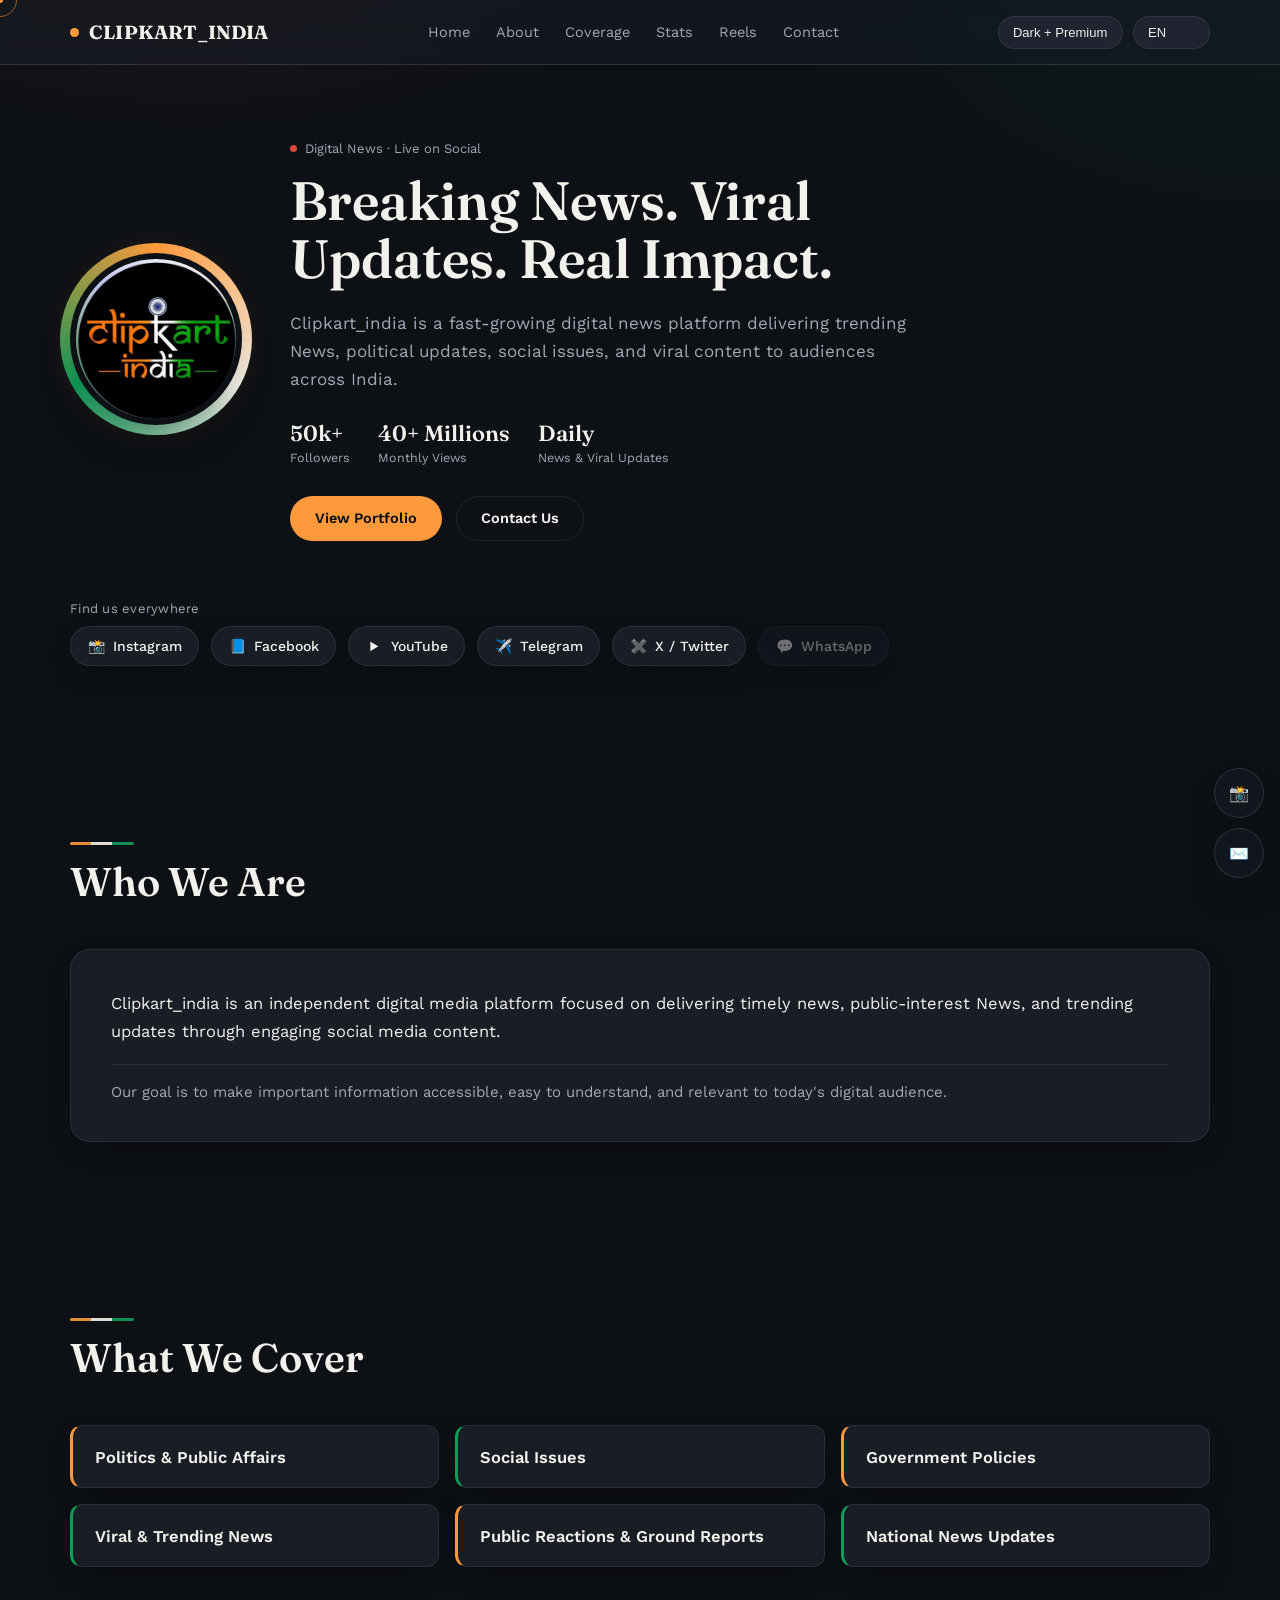
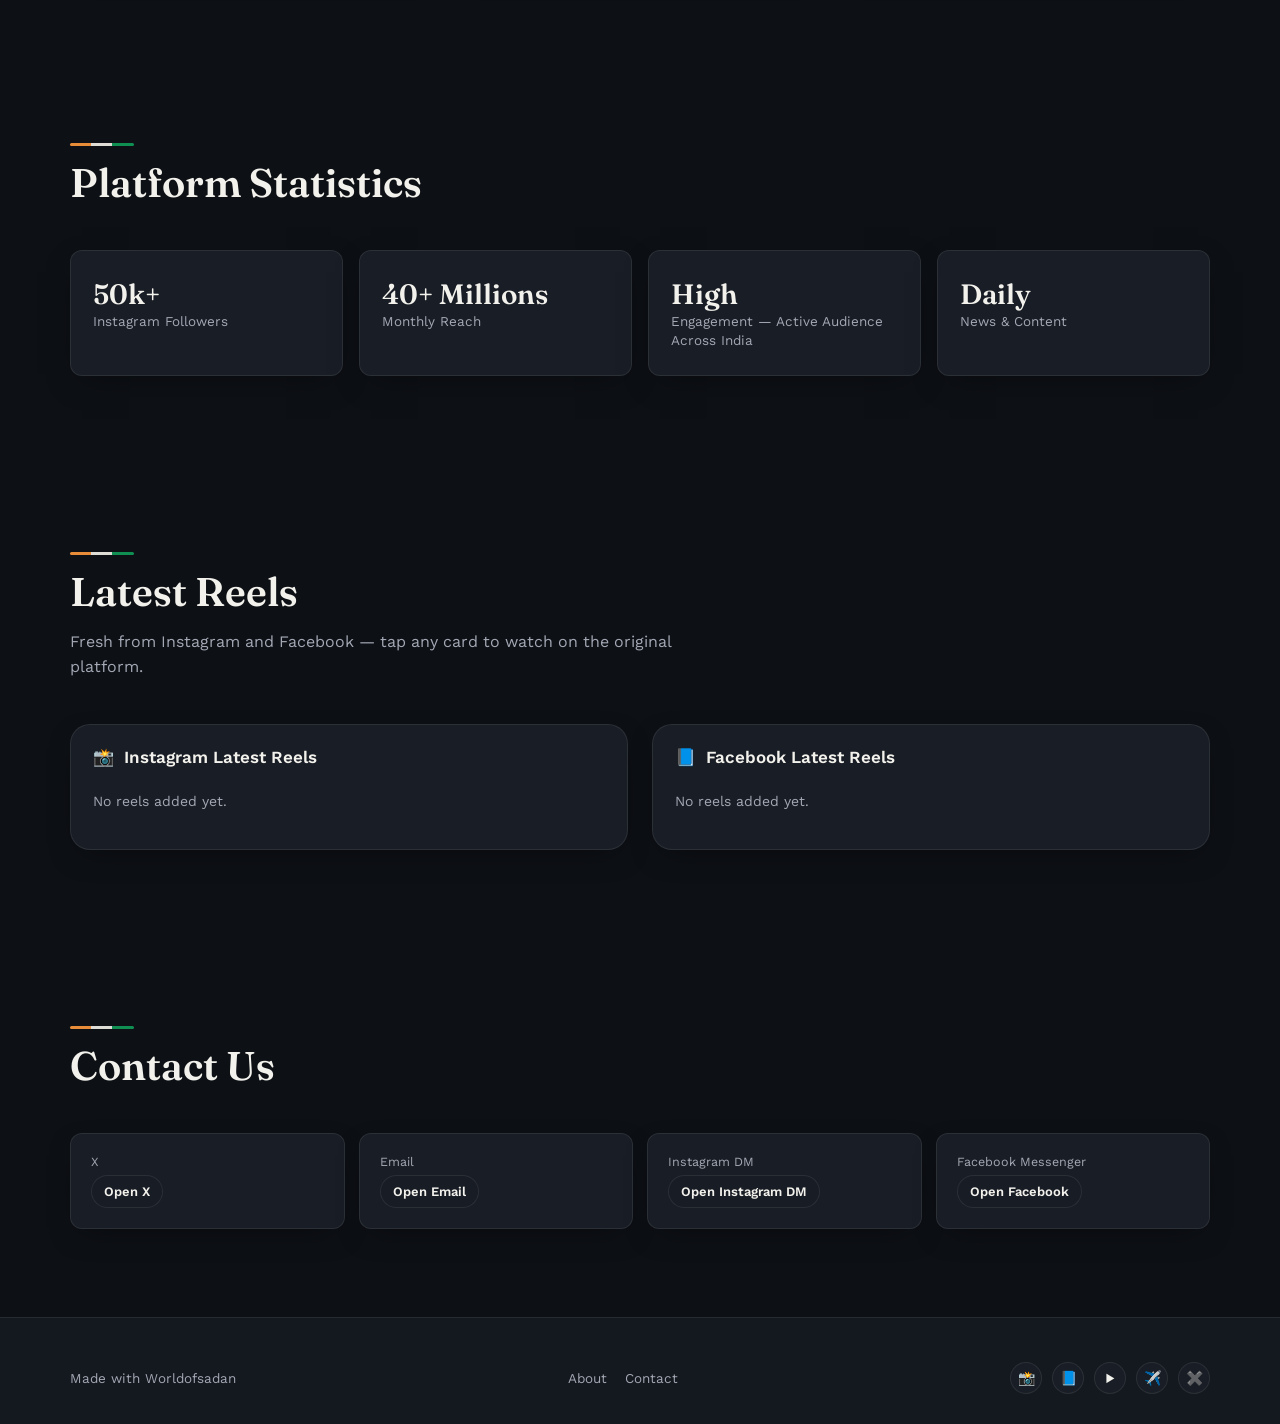
==== commit 1ae6e54e: "portfolio" ====
--- a/index.html
+++ b/index.html
@@ -101,11 +101,11 @@
             </p>
             <div class="stat-row">
               <div class="stat">
-                <b data-i18n="hero.stat1">50,000+</b
+                <b data-i18n="hero.stat1">50k+</b
                 ><span data-i18n="hero.stat1label">Followers</span>
               </div>
               <div class="stat">
-                <b data-i18n="hero.stat2">10+ Millions</b
+                <b data-i18n="hero.stat2">40+ Millions</b
                 ><span data-i18n="hero.stat2label">Monthly Views</span>
               </div>
               <div class="stat">
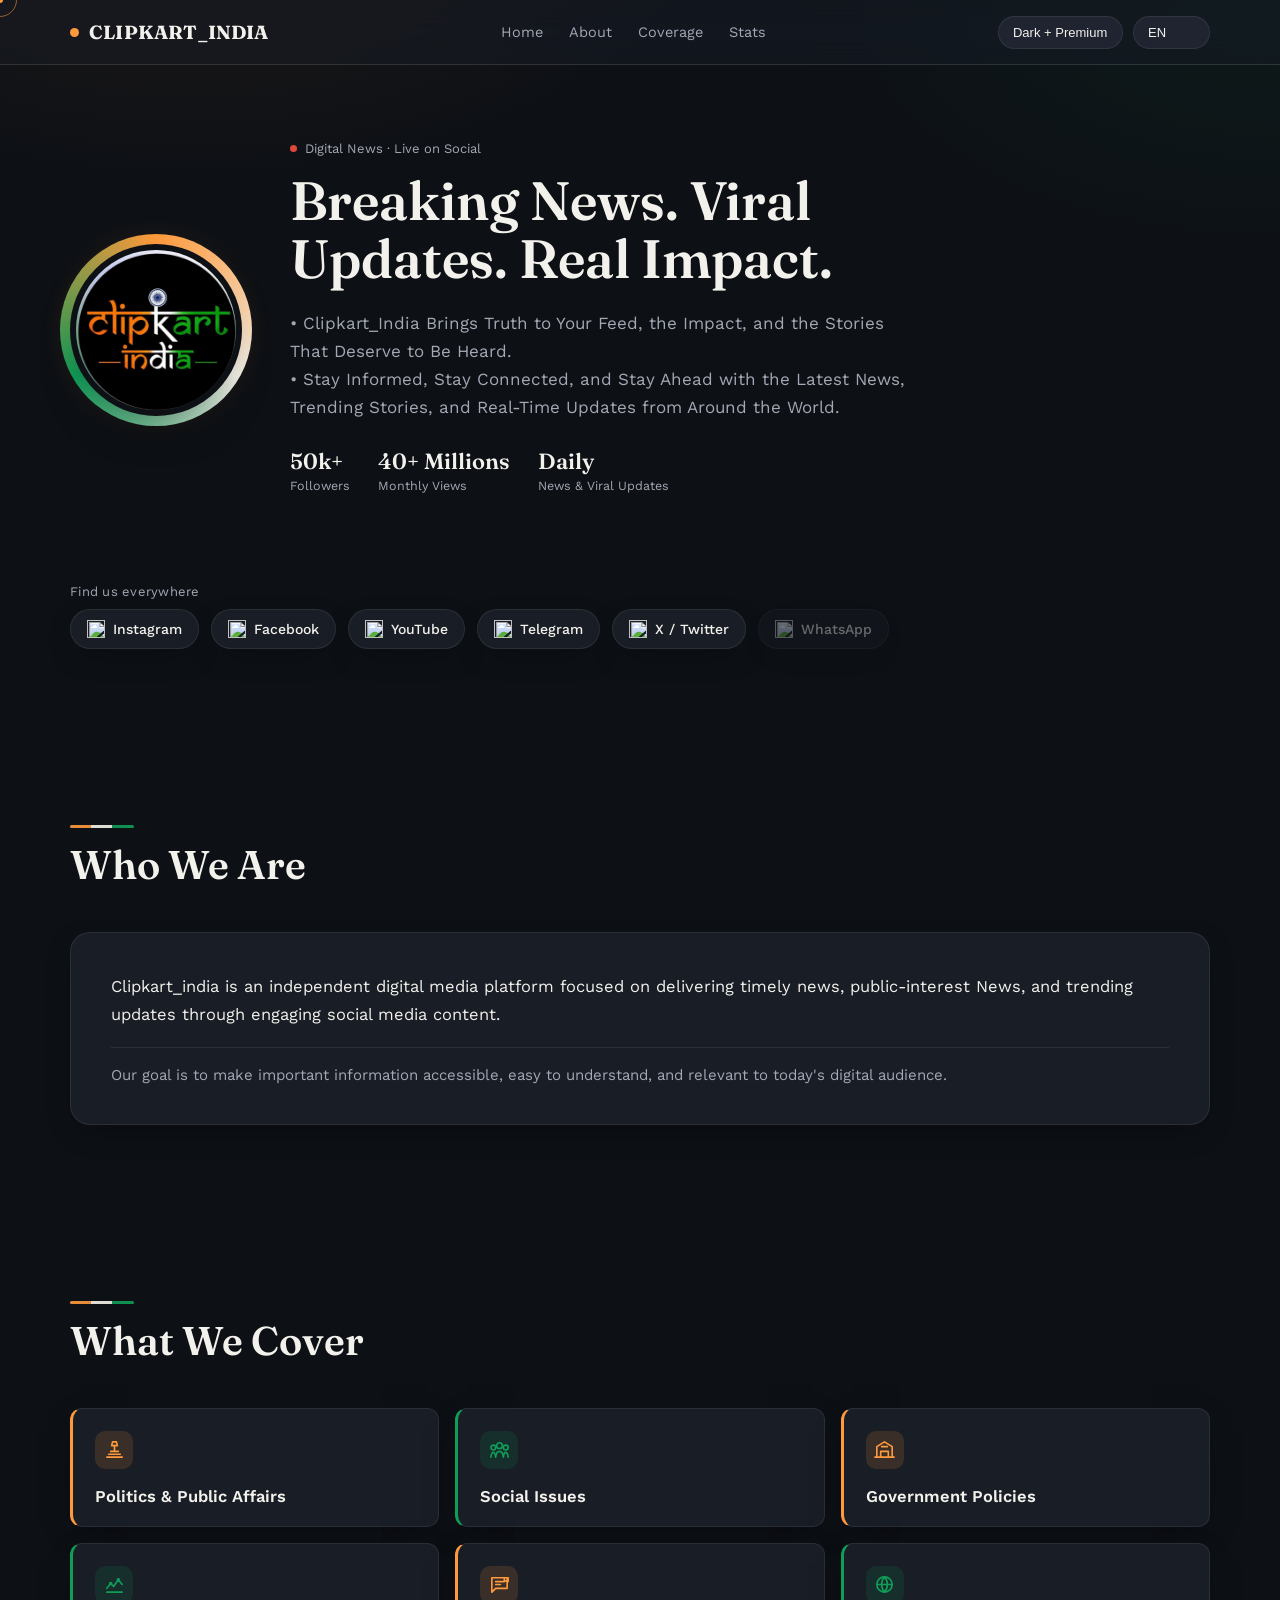
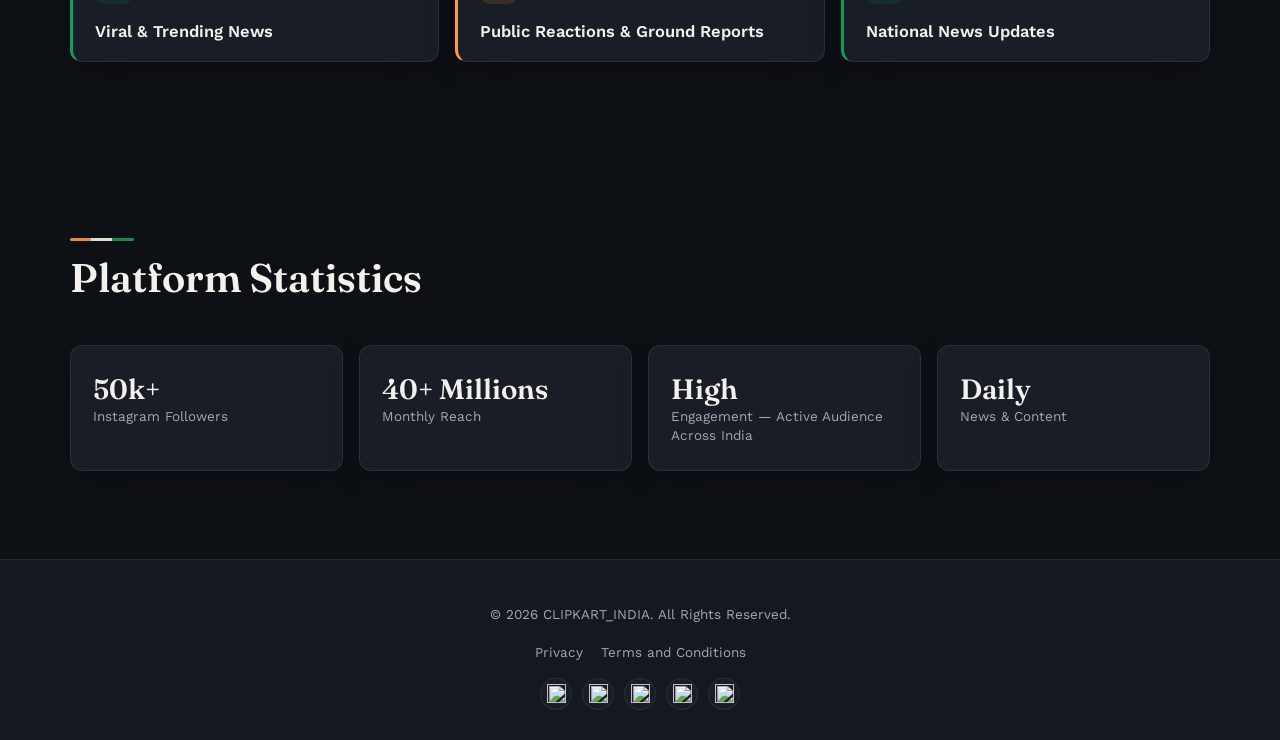
==== commit 2567f5f4: "design change" ====
--- a/index.html
+++ b/index.html
@@ -36,8 +36,6 @@
             <a href="#about" data-i18n="nav.about">About</a>
             <a href="#coverage" data-i18n="nav.coverage">Coverage</a>
             <a href="#stats" data-i18n="nav.stats">Stats</a>
-            <a href="#reels" data-i18n="nav.reels">Reels</a>
-            <a href="#contact" data-i18n="nav.contact">Contact</a>
           </nav>
           <div class="nav-controls">
             <select class="pill-select" id="themeSelect" aria-label="Theme">
@@ -63,8 +61,6 @@
           <a href="#about" data-i18n="nav.about">About</a>
           <a href="#coverage" data-i18n="nav.coverage">Coverage</a>
           <a href="#stats" data-i18n="nav.stats">Stats</a>
-          <a href="#reels" data-i18n="nav.reels">Reels</a>
-          <a href="#contact" data-i18n="nav.contact">Contact</a>
         </div>
       </header>
 
@@ -95,9 +91,11 @@
               Breaking Stories. Viral Updates. Real Impact.
             </h1>
             <p class="desc" data-i18n="hero.desc">
-              Clipkart_india is a fast-growing digital news platform delivering
-              trending stories, political updates, social issues, and viral
-              content to audiences across India.
+              • Clipkart_India Brings Truth to Your Feed, the Impact, and the
+              Stories That Deserve to Be Heard.<br />
+              • Stay Informed, Stay Connected, and Stay Ahead with the Latest
+              News, Trending Stories, and Real-Time Updates from Around the
+              World.
             </p>
             <div class="stat-row">
               <div class="stat">
@@ -112,22 +110,6 @@
                 <b data-i18n="hero.stat3">Daily</b
                 ><span data-i18n="hero.stat3label">News & Viral Updates</span>
               </div>
-            </div>
-            <div class="cta-row">
-              <a
-                class="btn btn-primary"
-                id="ctaPortfolio"
-                href="#reels"
-                data-i18n="hero.ctaPortfolio"
-                >View Portfolio</a
-              >
-              <a
-                class="btn btn-ghost"
-                id="ctaContact"
-                href="#contact"
-                data-i18n="hero.ctaContact"
-                >Contact Us</a
-              >
             </div>
           </div>
         </div>
@@ -189,55 +171,13 @@
         </div>
       </section>
 
-      <!-- REELS -->
-      <section id="reels">
-        <div class="wrap reveal">
-          <div class="section-head">
-            <div class="tricolor-rule"></div>
-            <h2 data-i18n="reels.title"></h2>
-            <p data-i18n="reels.sub">
-              Fresh from Instagram and Facebook — tap any card to watch on the
-              original platform.
-            </p>
-          </div>
-          <div class="reels-cols">
-            <div class="reel-panel">
-              <h3>
-                📸
-                <span data-i18n="reels.instagram">Instagram Latest Reels</span>
-              </h3>
-              <div class="reel-track" id="igTrack"></div>
-            </div>
-            <div class="reel-panel">
-              <h3>
-                📘 <span data-i18n="reels.facebook">Facebook Latest Reels</span>
-              </h3>
-              <div class="reel-track" id="fbTrack"></div>
-            </div>
-          </div>
-        </div>
-      </section>
-
-      <!-- CONTACT -->
-      <section id="contact">
-        <div class="wrap reveal">
-          <div class="section-head">
-            <div class="tricolor-rule"></div>
-            <h2 data-i18n="contact.title">Contact Us</h2>
-          </div>
-          <div class="contact-grid" id="contactGrid"></div>
-        </div>
-      </section>
-
       <footer>
         <div class="wrap footer-row">
-          <div class="footer-credit">Made with Worldofsadan</div>
+          <div class="footer-credit">© 2026 CLIPKART_INDIA. All Rights Reserved.</div>
           <div class="footer-links" id="footerLinks"></div>
           <div class="footer-socials" id="footerSocials"></div>
         </div>
       </footer>
-
-      <div class="floating-dock" id="floatingDock"></div>
 
     </div>
     <!-- /publicRoot -->
--- a/style.css
+++ b/style.css
@@ -211,7 +211,7 @@
 @keyframes blip{0%{box-shadow:0 0 0 0 rgba(224,71,59,.5);}70%{box-shadow:0 0 0 8px rgba(224,71,59,0);}100%{box-shadow:0 0 0 0 rgba(224,71,59,0);}}
 .hero-copy h1{font-size:clamp(32px,5.4vw,54px);line-height:1.08;font-weight:600;max-width:16ch;}
 [dir="rtl"] .hero-copy h1{max-width:none;}
-.hero-copy .desc{margin:20px 0 26px;color:var(--text-muted);font-size:17px;line-height:1.65;max-width:56ch;}
+.hero-copy .desc{margin:20px 0 26px;color:var(--text-muted);font-size:17px;line-height:1.65;max-width:56ch;white-space:pre-line;}
 @media (max-width:860px){.hero-copy .desc{margin-left:auto;margin-right:auto;}}
 
 .stat-row{display:flex;gap:28px;flex-wrap:wrap;margin-bottom:30px;}
@@ -239,7 +239,15 @@
   box-shadow:var(--card-shadow);transition:transform .15s ease,border-color .15s ease;
 }
 .social-chip:hover{transform:translateY(-2px);border-color:var(--accent);}
-.social-chip .ic{width:18px;height:18px;display:flex;align-items:center;justify-content:center;}
+.social-chip .ic,.footer-socials .ic,.reel-heading-icon,.reel-meta span:last-child,.admin-social-name{display:inline-flex;align-items:center;justify-content:center;}
+.social-icon{width:18px;height:18px;display:block;}
+.footer-socials .social-icon{width:19px;height:19px;}
+.reel-heading-icon .social-icon{width:20px;height:20px;}
+.reel-meta .social-icon{width:14px;height:14px;}
+.admin-social-name{gap:6px;}
+.admin-social-name .social-icon{width:16px;height:16px;}
+.social-icon-fallback{font-size:18px;line-height:1;}
+.sr-only{position:absolute;width:1px;height:1px;padding:0;margin:-1px;overflow:hidden;clip:rect(0,0,0,0);white-space:nowrap;border:0;}
 .social-chip.disabled{opacity:.4;pointer-events:none;}
 
 /* ============ CARDS: ABOUT / COVERAGE ============ */
@@ -261,6 +269,9 @@
 .cov-card:nth-child(2n){border-left-color:var(--green);}
 .cov-card:hover{transform:translateY(-3px);border-color:var(--accent);}
 [data-theme="news"] .cov-card{border-radius:2px;box-shadow:none;}
+.topic-icon{width:38px;height:38px;display:flex;align-items:center;justify-content:center;margin-bottom:18px;border-radius:10px;color:var(--accent);background:color-mix(in srgb,var(--accent) 14%,transparent);}
+.cov-card:nth-child(2n) .topic-icon{color:var(--green);background:color-mix(in srgb,var(--green) 14%,transparent);}
+.topic-icon svg{width:23px;height:23px;}
 .cov-card h3{font-size:16.5px;font-weight:600;font-family:var(--font-body);}
 
 /* ============ STATS ============ */
@@ -305,50 +316,14 @@
 .contact-action .val{display:inline-flex;align-items:center;justify-content:center;padding:8px 12px;border:1px solid var(--border);border-radius:999px;background:var(--glass-bg);font-size:13px;}
 .contact-action:hover .val{border-color:var(--accent);}
 
-/* ============ FLOATING BUTTONS ============ */
-.floating-dock{
-  position:fixed;right:16px;bottom:22px;z-index:70;display:flex;flex-direction:column;gap:10px;
-}
-.fab{
-  width:50px;height:50px;border-radius:50%;display:flex;align-items:center;justify-content:center;
-  background:var(--glass-bg);backdrop-filter:blur(12px) saturate(150%);border:1px solid var(--glass-border);
-  box-shadow:var(--shadow);cursor:pointer;transition:transform .18s ease;
-}
-.fab:hover{transform:scale(1.08);}
-@media (max-width:600px){.floating-dock{right:12px;bottom:16px;}.fab{width:46px;height:46px;}}
-
-
-/* ============ FIXED CAMERA BUTTON ============ */
-.camera-launcher{
-  position:fixed;left:50%;bottom:max(18px,env(safe-area-inset-bottom));transform:translateX(-50%);
-  z-index:95;width:58px;height:58px;border-radius:50%;border:1px solid var(--glass-border);
-  background:var(--glass-bg);backdrop-filter:blur(16px) saturate(160%);-webkit-backdrop-filter:blur(16px) saturate(160%);
-  box-shadow:var(--shadow);display:flex;align-items:center;justify-content:center;cursor:pointer;
-  transition:transform .18s ease, box-shadow .2s ease, background .2s ease;
-}
-.camera-launcher:hover{transform:translateX(-50%) scale(1.07);}
-.camera-launcher:active{transform:translateX(-50%) scale(.96);}
-.camera-launcher svg{width:25px;height:25px;fill:none;stroke:var(--text);stroke-width:1.9;stroke-linecap:round;stroke-linejoin:round;}
-.camera-modal{position:fixed;inset:0;z-index:120;display:none;align-items:center;justify-content:center;padding:20px;background:rgba(0,0,0,.82);backdrop-filter:blur(12px);}
-.camera-modal.open{display:flex;}
-.camera-shell{width:min(92vw,520px);background:var(--surface);border:1px solid var(--border);border-radius:24px;overflow:hidden;box-shadow:var(--shadow);}
-.camera-head{display:flex;align-items:center;justify-content:space-between;padding:14px 16px;border-bottom:1px solid var(--border);}
-.camera-title{font-size:14px;font-weight:600;}
-.camera-close{width:38px;height:38px;border-radius:50%;border:1px solid var(--border);background:var(--surface-2);cursor:pointer;font-size:20px;line-height:1;}
-.camera-view{position:relative;background:#000;aspect-ratio:3/4;display:flex;align-items:center;justify-content:center;overflow:hidden;}
-.camera-view video,.camera-view canvas{width:100%;height:100%;object-fit:cover;display:block;}
-.camera-msg{position:absolute;inset:auto 18px 18px;background:rgba(0,0,0,.55);color:#fff;padding:10px 12px;border-radius:12px;font-size:13px;line-height:1.45;text-align:center;}
-.camera-actions{display:flex;gap:10px;padding:14px;justify-content:center;}
-.camera-action{min-width:120px;padding:11px 16px;border-radius:999px;border:1px solid var(--border);background:var(--surface-2);cursor:pointer;font-weight:600;}
-.camera-action.primary{background:var(--accent);color:var(--accent-ink);border-color:transparent;}
-@media (max-width:600px){.camera-launcher{width:54px;height:54px;bottom:max(14px,env(safe-area-inset-bottom));}.camera-shell{width:96vw;border-radius:20px;}}
-
 /* ============ FOOTER ============ */
 footer{border-top:1px solid var(--border);padding:44px 0 30px;background:var(--bg-alt);}
-.footer-row{display:flex;justify-content:space-between;align-items:center;flex-wrap:wrap;gap:16px;}
-.footer-links{display:flex;gap:18px;flex-wrap:wrap;font-size:13.5px;color:var(--text-muted);}
-.footer-credit{font-size:13.5px;color:var(--text-muted);}
-.footer-socials{display:flex;gap:10px;}
+.footer-row{display:flex;justify-content:center;align-items:center;flex-direction:column;flex-wrap:wrap;gap:18px;text-align:center;}
+.footer-links{display:flex;justify-content:center;gap:18px;flex-wrap:wrap;font-size:13.5px;color:var(--text-muted);}
+.footer-links a{transition:color .2s ease;}
+.footer-links a:hover{color:var(--text);}
+.footer-credit{font-size:13.5px;color:var(--text-muted);line-height:1.6;max-width:100%;}
+.footer-socials{display:flex;justify-content:center;gap:10px;flex-wrap:wrap;}
 .footer-socials .ic{width:32px;height:32px;border-radius:50%;background:var(--surface);border:1px solid var(--border);display:flex;align-items:center;justify-content:center;font-size:14px;}
 
 /* ============ REVEAL ANIMATION ============ */
@@ -412,8 +387,10 @@
   .about-box{padding:24px 20px;}
   .section-head p{overflow-wrap:anywhere;}
   .reel-panel{padding:16px;min-width:0;}
-  .footer-row{align-items:flex-start;}
-  .footer-credit{max-width:100%;overflow-wrap:anywhere;}
+  footer{padding:36px 0 max(28px,env(safe-area-inset-bottom));}
+  .footer-row{gap:16px;}
+  .footer-links{gap:12px 18px;}
+  .footer-credit{max-width:32ch;overflow-wrap:anywhere;}
   .admin-topbar{gap:10px;padding:12px 16px;}
   .admin-topbar > div:last-child{flex-shrink:0;gap:6px !important;}
   .admin-topbar .small-btn{padding:7px 9px;font-size:11px;}
